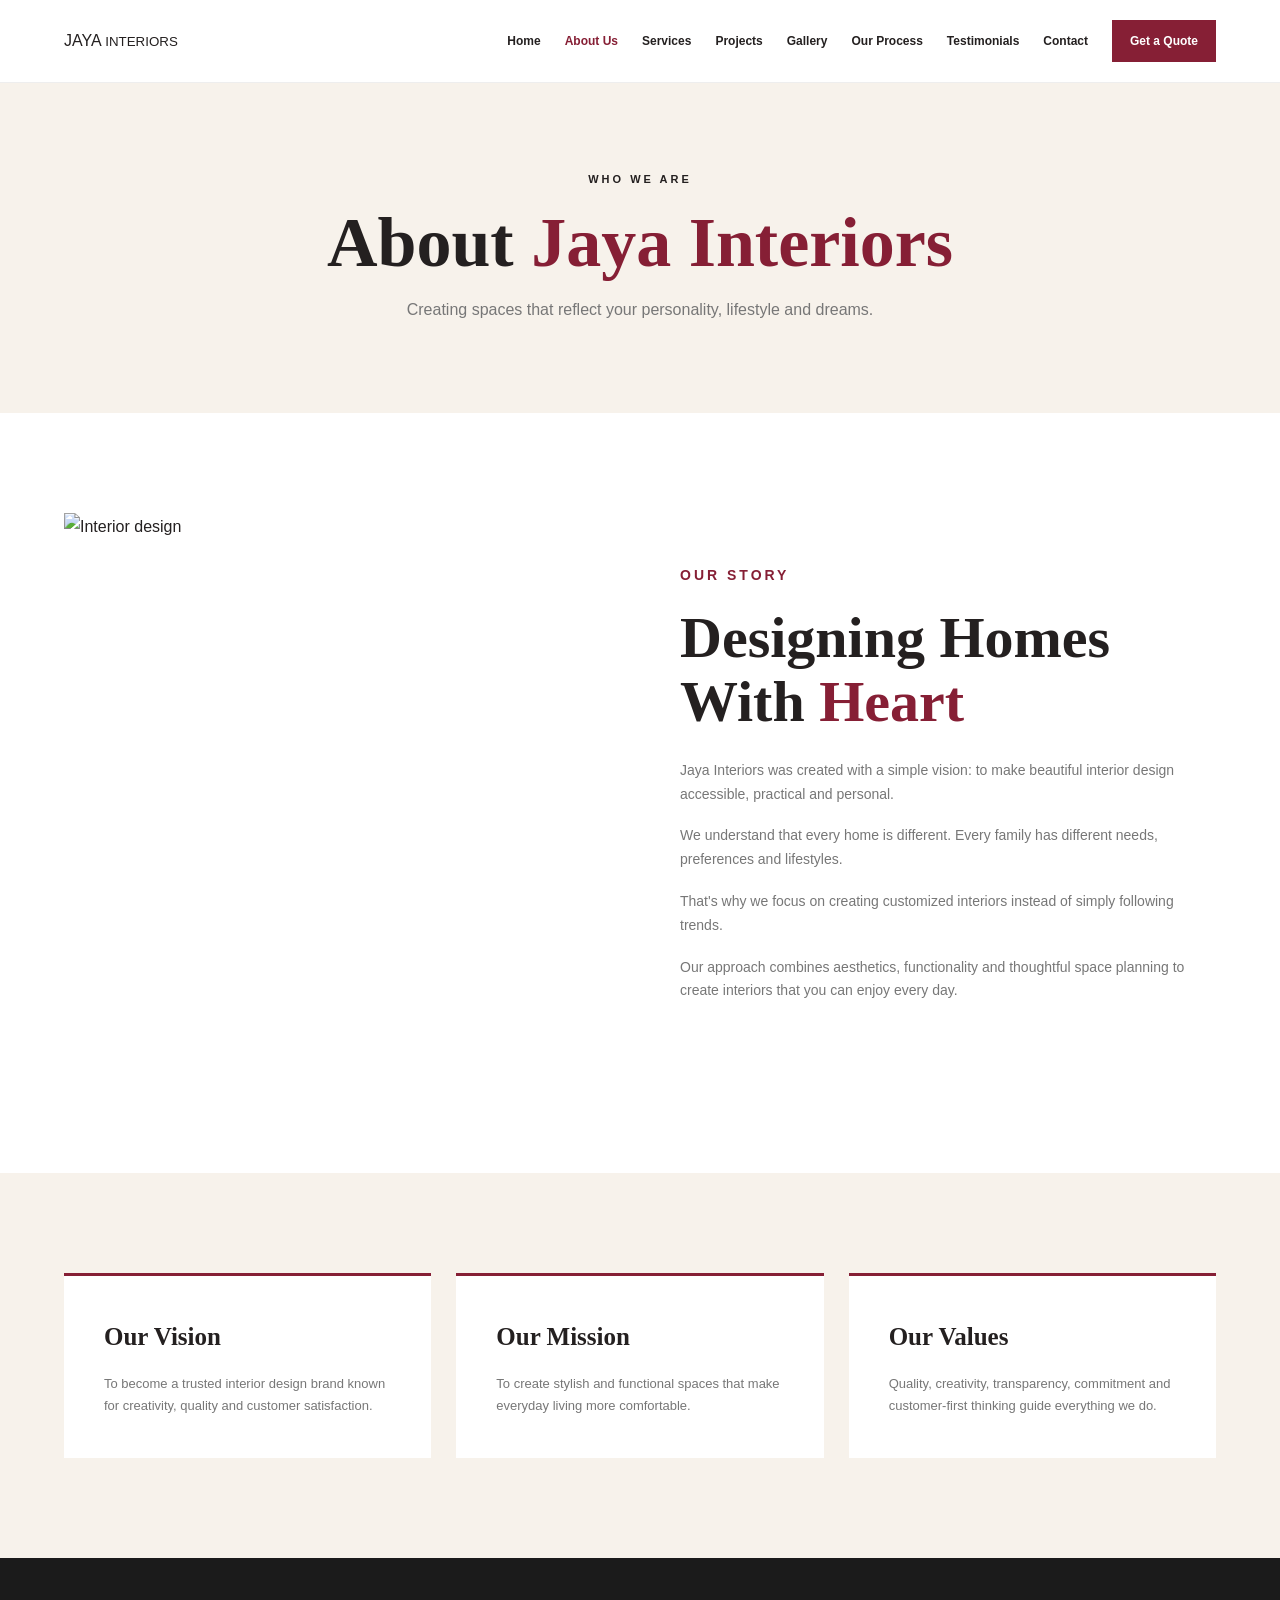
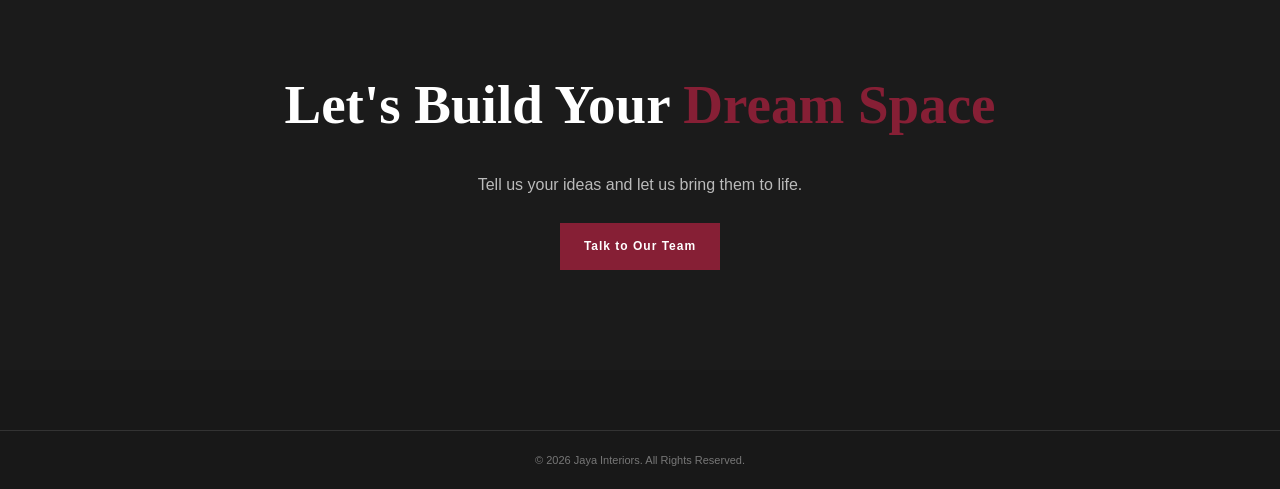
==== about.html @ 392b56a0 "Initial Jaya Interiors website" ====
<!DOCTYPE html>
<html lang="en">

<head>

    <meta charset="UTF-8">
    <meta name="viewport" content="width=device-width, initial-scale=1.0">

    <title>About Us | Jaya Interiors</title>

    <link rel="stylesheet" href="css/style.css">

</head>

<body>


<header class="header">

<div class="container nav-container">

<a href="index.html" class="logo">
<span>JAYA</span>
<small>INTERIORS</small>
</a>

<nav class="navbar" id="navbar">

<a href="index.html">Home</a>
<a href="about.html" class="active">About Us</a>
<a href="services.html">Services</a>
<a href="projects.html">Projects</a>
<a href="gallery.html">Gallery</a>
<a href="process.html">Our Process</a>
<a href="testimonials.html">Testimonials</a>
<a href="contact.html">Contact</a>

<a href="contact.html" class="quote-btn">
Get a Quote
</a>

</nav>

<button class="menu-toggle" id="menuToggle">☰</button>

</div>

</header>


<!-- PAGE HERO -->

<section class="page-hero">

<div class="container">

<p class="eyebrow">WHO WE ARE</p>

<h1>
About <span>Jaya Interiors</span>
</h1>

<p>
Creating spaces that reflect your personality,
lifestyle and dreams.
</p>

</div>

</section>


<!-- OUR STORY -->

<section class="section">

<div class="container two-column">

<div class="image-box reveal">

<img
src="https://images.unsplash.com/photo-1600607688969-a5bfcd646154?auto=format&fit=crop&w=1000&q=80"
alt="Interior design">

</div>


<div class="content reveal">

<p class="eyebrow dark">
OUR STORY
</p>

<h2>
Designing Homes With <span>Heart</span>
</h2>

<p>
Jaya Interiors was created with a simple vision:
to make beautiful interior design accessible,
practical and personal.
</p>

<p>
We understand that every home is different.
Every family has different needs, preferences
and lifestyles.
</p>

<p>
That's why we focus on creating customized
interiors instead of simply following trends.
</p>

<p>
Our approach combines aesthetics, functionality
and thoughtful space planning to create interiors
that you can enjoy every day.
</p>

</div>

</div>

</section>


<!-- VISION MISSION -->

<section class="section cream">

<div class="container cards-3">

<div class="info-card reveal">

<h3>Our Vision</h3>

<p>
To become a trusted interior design brand known
for creativity, quality and customer satisfaction.
</p>

</div>


<div class="info-card reveal">

<h3>Our Mission</h3>

<p>
To create stylish and functional spaces that
make everyday living more comfortable.
</p>

</div>


<div class="info-card reveal">

<h3>Our Values</h3>

<p>
Quality, creativity, transparency, commitment
and customer-first thinking guide everything we do.
</p>

</div>

</div>

</section>


<!-- ABOUT CTA -->

<section class="dark-section">

<div class="container center-content">

<h2>
Let's Build Your <span>Dream Space</span>
</h2>

<p>
Tell us your ideas and let us bring them to life.
</p>

<a href="contact.html" class="btn primary">
Talk to Our Team
</a>

</div>

</section>


<footer class="footer">

<div class="copyright">
© <span class="year"></span> Jaya Interiors. All Rights Reserved.
</div>

</footer>


<script src="js/script.js"></script>

</body>
</html>
---- css/style.css ----
/* =========================
   RESET
========================= */

* {
    margin: 0;
    padding: 0;
    box-sizing: border-box;
}

html {
    scroll-behavior: smooth;
}

body {
    font-family: Arial, sans-serif;
    color: #242020;
    background: #fff;
    line-height: 1.7;
}

img {
    width: 100%;
    display: block;
}

a {
    text-decoration: none;
    color: inherit;
}

.container {
    width: min(1180px, 90%);
    margin: auto;
}


/* =========================
   COLORS
========================= */

:root {
    --burgundy: #861f35;
    --dark-burgundy: #651426;
    --cream: #f7f2eb;
    --dark: #1b1b1b;
    --gray: #777;
    --white: #fff;
}


/* =========================
   HEADER
========================= */

.header {
    position: fixed;
    top: 0;
    left: 0;

    width: 100%;

    z-index: 1000;

    background: rgba(255,255,255,.97);

    border-bottom: 1px solid #eee;

    transition: .3s;
}

.header.scrolled {
    box-shadow: 0 5px 25px rgba(0,0,0,.1);
}

.nav-container {
    height: 82px;

    display: flex;
    align-items: center;
    justify-content: space-between;
}


/* LOGO */

/* .logo {
    display: flex;
    flex-direction: column;

    line-height: 1;
}

.logo span {
    font-family: Georgia, serif;

    font-size: 29px;

    font-weight: bold;

    letter-spacing: 3px;

    color: var(--burgundy);
}

.logo small {
    font-size: 9px;

    letter-spacing: 6px;

    color: #444;

    margin-top: 5px;
} */
 .logo img {
    width: 180px;
    height: 55px;
    object-fit: contain;
    object-position: left center;
}


/* NAV */


.navbar {
    display: flex;

    align-items: center;

    gap: 24px;
}

.navbar > a,
.dropdown > a {
    font-size: 12px;

    font-weight: 600;

    position: relative;
}

.navbar > a:hover,
.dropdown > a:hover,
.navbar .active {
    color: var(--burgundy);
}


/* DROPDOWN */

.dropdown {
    position: relative;
}

.dropdown-menu {
    position: absolute;

    top: 25px;

    left: -15px;

    width: 220px;

    background: white;

    padding: 12px;

    box-shadow: 0 10px 30px rgba(0,0,0,.12);

    display: none;
}

.dropdown:hover .dropdown-menu {
    display: block;
}

.dropdown-menu a {
    display: block;

    padding: 9px;

    font-size: 12px;
}

.dropdown-menu a:hover {
    color: var(--burgundy);

    background: var(--cream);
}


/* QUOTE */

.quote-btn {
    background: var(--burgundy);

    color: white !important;

    padding: 11px 18px;

    transition: .3s;
}

.quote-btn:hover {
    background: var(--dark-burgundy);
}


/* MOBILE */

.menu-toggle {
    display: none;

    border: none;

    background: none;

    font-size: 27px;

    color: var(--burgundy);

    cursor: pointer;
}


/* =========================
   HERO
========================= */

.hero {
    height: 100vh;

    min-height: 650px;

    position: relative;

    display: flex;

    align-items: center;

    background:
        url("https://images.unsplash.com/photo-1600210492486-724fe5c67fb0?auto=format&fit=crop&w=2000&q=85")
        center/cover;
}

.hero-overlay {
    position: absolute;

    inset: 0;

    background:
        linear-gradient(
            90deg,
            rgba(20,20,20,.85),
            rgba(20,20,20,.45),
            rgba(20,20,20,.15)
        );
}

.hero-content {
    position: relative;

    color: white;

    padding-top: 80px;
}

.eyebrow {
    font-size: 11px;

    font-weight: bold;

    letter-spacing: 3px;

    margin-bottom: 15px;
}

.eyebrow.dark {
    color: var(--burgundy);
}

.hero h1 {
    font-family: Georgia, serif;

    font-size: clamp(45px,7vw,80px);

    line-height: 1.05;
}

.hero h1 span,
h1 span,
h2 span {
    color: var(--burgundy);
}

.hero h1 span {
    color: #d99aa6;
}

.hero-text {
    max-width: 600px;

    margin: 25px 0 35px;

    color: #eee;
}


/* =========================
   BUTTONS
========================= */

.buttons {
    display: flex;

    gap: 15px;

    flex-wrap: wrap;
}

.btn {
    display: inline-flex;

    align-items: center;

    justify-content: center;

    padding: 13px 24px;

    font-size: 12px;

    font-weight: bold;

    letter-spacing: 1px;

    transition: .3s;
}

.btn.primary {
    background: var(--burgundy);

    color: white;
}

.btn.primary:hover {
    background: var(--dark-burgundy);

    transform: translateY(-3px);
}

.btn.outline {
    border: 1px solid white;

    color: white;
}

.btn.outline:hover {
    background: white;

    color: var(--dark);
}


/* =========================
   SECTIONS
========================= */

.section {
    padding: 100px 0;
}

.cream {
    background: var(--cream);
}

.two-column {
    display: grid;

    grid-template-columns: 1fr 1fr;

    gap: 80px;

    align-items: center;
}

.image-box img {
    height: 560px;

    object-fit: cover;
}

.content h2,
.section-heading h2 {
    font-family: Georgia, serif;

    font-size: clamp(38px,5vw,58px);

    line-height: 1.1;

    margin-bottom: 25px;
}

.content p {
    color: var(--gray);

    font-size: 14px;

    margin-bottom: 18px;
}

.text-link {
    color: var(--burgundy);

    font-size: 12px;

    font-weight: bold;
}

.section-heading {
    text-align: center;

    max-width: 650px;

    margin: auto auto 55px;
}

.section-heading > p:last-child {
    color: var(--gray);
}


/* =========================
   CARDS
========================= */

.cards-3 {
    display: grid;

    grid-template-columns: repeat(3,1fr);

    gap: 25px;
}

.design-card {
    background: white;

    border: 1px solid #eee;

    overflow: hidden;

    transition: .4s;
}

.design-card:hover {
    transform: translateY(-8px);

    box-shadow: 0 15px 40px rgba(0,0,0,.1);
}

.design-card img {
    height: 300px;

    object-fit: cover;

    transition: .5s;
}

.design-card:hover img {
    transform: scale(1.05);
}

.card-content {
    padding: 25px;
}

.card-content h3 {
    font-family: Georgia, serif;

    font-size: 24px;

    margin-bottom: 10px;
}

.card-content p {
    color: var(--gray);

    font-size: 13px;

    margin-bottom: 15px;
}

.card-content a {
    color: var(--burgundy);

    font-size: 12px;

    font-weight: bold;
}

.center-button {
    text-align: center;

    margin-top: 40px;
}


/* =========================
   FEATURES
========================= */

.features-4 {
    display: grid;

    grid-template-columns: repeat(4,1fr);

    gap: 25px;
}

.feature {
    text-align: center;

    padding: 30px 20px;

    background: white;
}

.feature-icon {
    width: 55px;
    height: 55px;

    margin: auto auto 20px;

    background: var(--burgundy);

    color: white;

    display: flex;

    align-items: center;

    justify-content: center;
}

.feature h3 {
    font-family: Georgia, serif;

    margin-bottom: 10px;
}

.feature p {
    color: var(--gray);

    font-size: 12px;
}


/* =========================
   CTA
========================= */

.cta {
    padding: 110px 0;

    text-align: center;

    color: white;

    background:
        linear-gradient(
            rgba(90,15,30,.82),
            rgba(90,15,30,.82)
        ),
        url("https://images.unsplash.com/photo-1600607687939-ce8a6c25118c?auto=format&fit=crop&w=2000&q=80")
        center/cover;
}

.cta h2 {
    font-family: Georgia, serif;

    font-size: clamp(38px,5vw,60px);

    line-height: 1.1;

    margin-bottom: 15px;
}

.cta h2 span {
    color: #e0a4ae;
}

.cta p {
    margin-bottom: 25px;
}


/* =========================
   PAGE HERO
========================= */

.page-hero {
    padding: 170px 0 90px;

    background: var(--cream);

    text-align: center;
}

.page-hero h1 {
    font-family: Georgia, serif;

    font-size: clamp(45px,6vw,70px);

    line-height: 1.1;

    margin-bottom: 15px;
}

.page-hero p:last-child {
    color: var(--gray);
}


/* =========================
   INFO CARDS
========================= */

.info-card {
    background: white;

    padding: 40px;

    border-top: 3px solid var(--burgundy);
}

.info-card h3 {
    font-family: Georgia, serif;

    font-size: 25px;

    margin-bottom: 15px;
}

.info-card p {
    color: var(--gray);

    font-size: 13px;
}


/* =========================
   DARK SECTION
========================= */

.dark-section {
    padding: 100px 0;

    background: var(--dark);

    color: white;
}

.center-content {
    text-align: center;
}

.center-content h2 {
    font-family: Georgia, serif;

    font-size: clamp(35px,5vw,55px);

    margin-bottom: 20px;
}

.center-content p {
    margin-bottom: 25px;

    color: #bbb;
}


/* =========================
   SERVICES
========================= */

.service-detail {
    display: grid;

    grid-template-columns: 1fr 1fr;

    gap: 70px;

    align-items: center;

    margin-bottom: 100px;
}

.service-detail.reverse img {
    order: 2;
}

.service-detail img {
    height: 450px;

    object-fit: cover;
}

.service-detail h2 {
    font-family: Georgia, serif;

    font-size: 48px;

    margin-bottom: 20px;
}

.service-detail p {
    color: var(--gray);

    font-size: 14px;
}

.service-detail ul {
    margin-top: 20px;

    padding-left: 20px;

    color: #555;

    font-size: 13px;
}


/* =========================
   PROJECTS
========================= */

.filter-buttons {
    display: flex;

    justify-content: center;

    gap: 10px;

    flex-wrap: wrap;

    margin-bottom: 45px;
}

.filter {
    border: 1px solid #ddd;

    background: white;

    padding: 10px 20px;

    cursor: pointer;

    font-size: 12px;
}

.filter.active,
.filter:hover {
    background: var(--burgundy);

    color: white;

    border-color: var(--burgundy);
}

.project-grid {
    display: grid;

    grid-template-columns: repeat(3,1fr);

    gap: 25px;
}

.project-card {
    border: 1px solid #eee;

    background: white;

    overflow: hidden;

    transition: .3s;
}

.project-card:hover {
    transform: translateY(-5px);

    box-shadow: 0 15px 30px rgba(0,0,0,.1);
}

.project-card img {
    height: 300px;

    object-fit: cover;
}

.project-card div {
    padding: 20px;
}

.project-card h3 {
    font-family: Georgia, serif;

    margin-bottom: 5px;
}

.project-card p {
    color: var(--gray);

    font-size: 12px;
}


/* =========================
   GALLERY
========================= */

.gallery-grid {
    columns: 3 300px;

    column-gap: 20px;
}

.gallery-image {
    width: 100%;

    margin-bottom: 20px;

    cursor: pointer;

    break-inside: avoid;

    transition: .3s;
}

.gallery-image:hover {
    transform: scale(.98);
}


/* LIGHTBOX */

.lightbox {
    position: fixed;

    inset: 0;

    background: rgba(0,0,0,.9);

    display: none;

    align-items: center;

    justify-content: center;

    z-index: 2000;

    padding: 30px;
}

.lightbox.show {
    display: flex;
}

.lightbox img {
    max-width: 90%;

    max-height: 85vh;

    width: auto;
}

.close-lightbox {
    position: absolute;

    top: 20px;

    right: 35px;

    color: white;

    font-size: 45px;

    cursor: pointer;
}


/* =========================
   PROCESS
========================= */

.process-grid {
    display: grid;

    grid-template-columns: repeat(3,1fr);

    gap: 25px;
}

.process-card {
    background: white;

    padding: 35px;

    border-top: 3px solid var(--burgundy);

    position: relative;
}

.process-card span {
    color: var(--burgundy);

    font-size: 30px;

    font-weight: bold;
}

.process-card h3 {
    font-family: Georgia, serif;

    font-size: 25px;

    margin: 10px 0;
}

.process-card p {
    color: var(--gray);

    font-size: 13px;
}


/* =========================
   TESTIMONIALS
========================= */

.testimonials-grid {
    display: grid;

    grid-template-columns: repeat(2,1fr);

    gap: 25px;
}

.testimonial {
    padding: 35px;

    background: var(--cream);

    border-left: 4px solid var(--burgundy);
}

.stars {
    color: var(--burgundy);

    letter-spacing: 3px;

    margin-bottom: 15px;
}

.testimonial p {
    color: #555;

    font-size: 14px;

    margin-bottom: 20px;
}

.testimonial h3 {
    font-family: Georgia, serif;

    font-size: 17px;
}

.testimonial span {
    color: var(--gray);

    font-size: 11px;
} 


/* =========================
   CONTACT
========================= */

.contact-grid {
    display: grid;

    grid-template-columns: 1fr 1fr;

    gap: 70px;
}

.contact-info h2 {
    font-family: Georgia, serif;

    font-size: 50px;

    line-height: 1.1;

    margin-bottom: 20px;
}

.contact-info > p {
    color: var(--gray);

    font-size: 14px;
}

.contact-item {
    display: flex;

    gap: 15px;

    align-items: center;

    margin-top: 25px;
}

.contact-icon {
    width: 45px;
    height: 45px;

    background: var(--burgundy);

    color: white;

    display: flex;

    align-items: center;

    justify-content: center;
}

.contact-item h3 {
    font-size: 14px;
}

.contact-item p,
.contact-item a {
    color: var(--gray);

    font-size: 13px;
}

.whatsapp-btn {
    display: inline-block;

    margin-top: 30px;

    padding: 13px 22px;

    background: #218c54;

    color: white;

    font-size: 12px;

    font-weight: bold;
}


/* FORM */

.contact-form {
    background: var(--cream);

    padding: 35px;
}

.contact-form h3 {
    font-family: Georgia, serif;

    font-size: 28px;

    margin-bottom: 25px;
}

.form-group {
    margin-bottom: 17px;
}

.form-group label {
    display: block;

    font-size: 11px;

    font-weight: bold;

    margin-bottom: 5px;
}

.form-group input,
.form-group select,
.form-group textarea {
    width: 100%;

    padding: 12px 14px;

    border: 1px solid #ddd;

    background: white;

    font-family: inherit;

    outline: none;
}

.form-group input:focus,
.form-group select:focus,
.form-group textarea:focus {
    border-color: var(--burgundy);
}

.form-message {
    margin-top: 15px;

    color: var(--burgundy);

    font-size: 12px;
}


/* MAP */

.map-section iframe {
    width: 100%;

    height: 400px;

    border: 0;
}


/* =========================
   FOOTER
========================= */

.footer {
    background: #181818;

    color: white;

    padding-top: 60px;
}

.footer-grid {
    display: grid;

    grid-template-columns: 2fr 1fr 1fr 1.5fr;

    gap: 40px;

    padding-bottom: 50px;
}

.footer-logo {
    color: #d18b98;

    font-family: Georgia, serif;

    font-size: 34px;

    letter-spacing: 4px;
}

.footer-logo-sub {
    letter-spacing: 5px;

    font-size: 10px;
}

.footer-about {
    color: #999;

    font-size: 12px;

    max-width: 300px;

    margin-top: 15px;
}

.footer h3 {
    font-family: Georgia, serif;

    margin-bottom: 15px;
}

.footer a,
.footer p {
    display: block;

    color: #999;

    font-size: 12px;

    margin-bottom: 8px;
}

.footer a:hover {
    color: #d18b98;
}

.copyright {
    border-top: 1px solid #333;

    padding: 20px;

    text-align: center;

    color: #777;

    font-size: 11px;
}


/* =========================
   REVEAL
========================= */

.reveal {
    opacity: 0;

    transform: translateY(30px);

    transition: .8s;
}

.reveal.show {
    opacity: 1;

    transform: translateY(0);
}


/* =========================
   RESPONSIVE
========================= */

@media(max-width:1000px) {

    .navbar {
        position: absolute;

        top: 82px;

        left: 0;

        width: 100%;

        background: white;

        display: none;

        flex-direction: column;

        align-items: flex-start;

        padding: 25px;

        gap: 18px;

        box-shadow: 0 10px 30px rgba(0,0,0,.1);
    }

    .navbar.active {
        display: flex;
    }

    .menu-toggle {
        display: block;
    }

    .dropdown-menu {
        position: static;

        box-shadow: none;

        width: 100%;

        padding-left: 10px;
    }

    .dropdown:hover .dropdown-menu {
        display: none;
    }

    .dropdown.open .dropdown-menu {
        display: block;
    }

    .two-column,
    .service-detail,
    .contact-grid {
        grid-template-columns: 1fr;
    }

    .service-detail.reverse img {
        order: 0;
    }

    .cards-3,
    .project-grid {
        grid-template-columns: repeat(2,1fr);
    }

    .features-4 {
        grid-template-columns: repeat(2,1fr);
    }

    .process-grid {
        grid-template-columns: repeat(2,1fr);
    }

    .footer-grid {
        grid-template-columns: 1fr 1fr;
    }
}


@media(max-width:600px) {

    .nav-container {
        height: 75px;
    }

    .navbar {
        top: 75px;
    }

    .hero {
        min-height: 650px;
    }

    .hero h1 {
        font-size: 44px;
    }

    .hero-text {
        font-size: 13px;
    }

    .buttons {
        flex-direction: column;
    }

    .btn {
        width: 100%;
    }

    .section {
        padding: 70px 0;
    }

    .image-box img {
        height: 400px;
    }

    .cards-3,
    .features-4,
    .project-grid,
    .process-grid,
    .testimonials-grid {
        grid-template-columns: 1fr;
    }

    .service-detail h2,
    .contact-info h2 {
        font-size: 40px;
    }

    .service-detail img {
        height: 350px;
    }

    .footer-grid {
        grid-template-columns: 1fr;
    }

    .page-hero {
        padding: 140px 0 70px;
    }

}
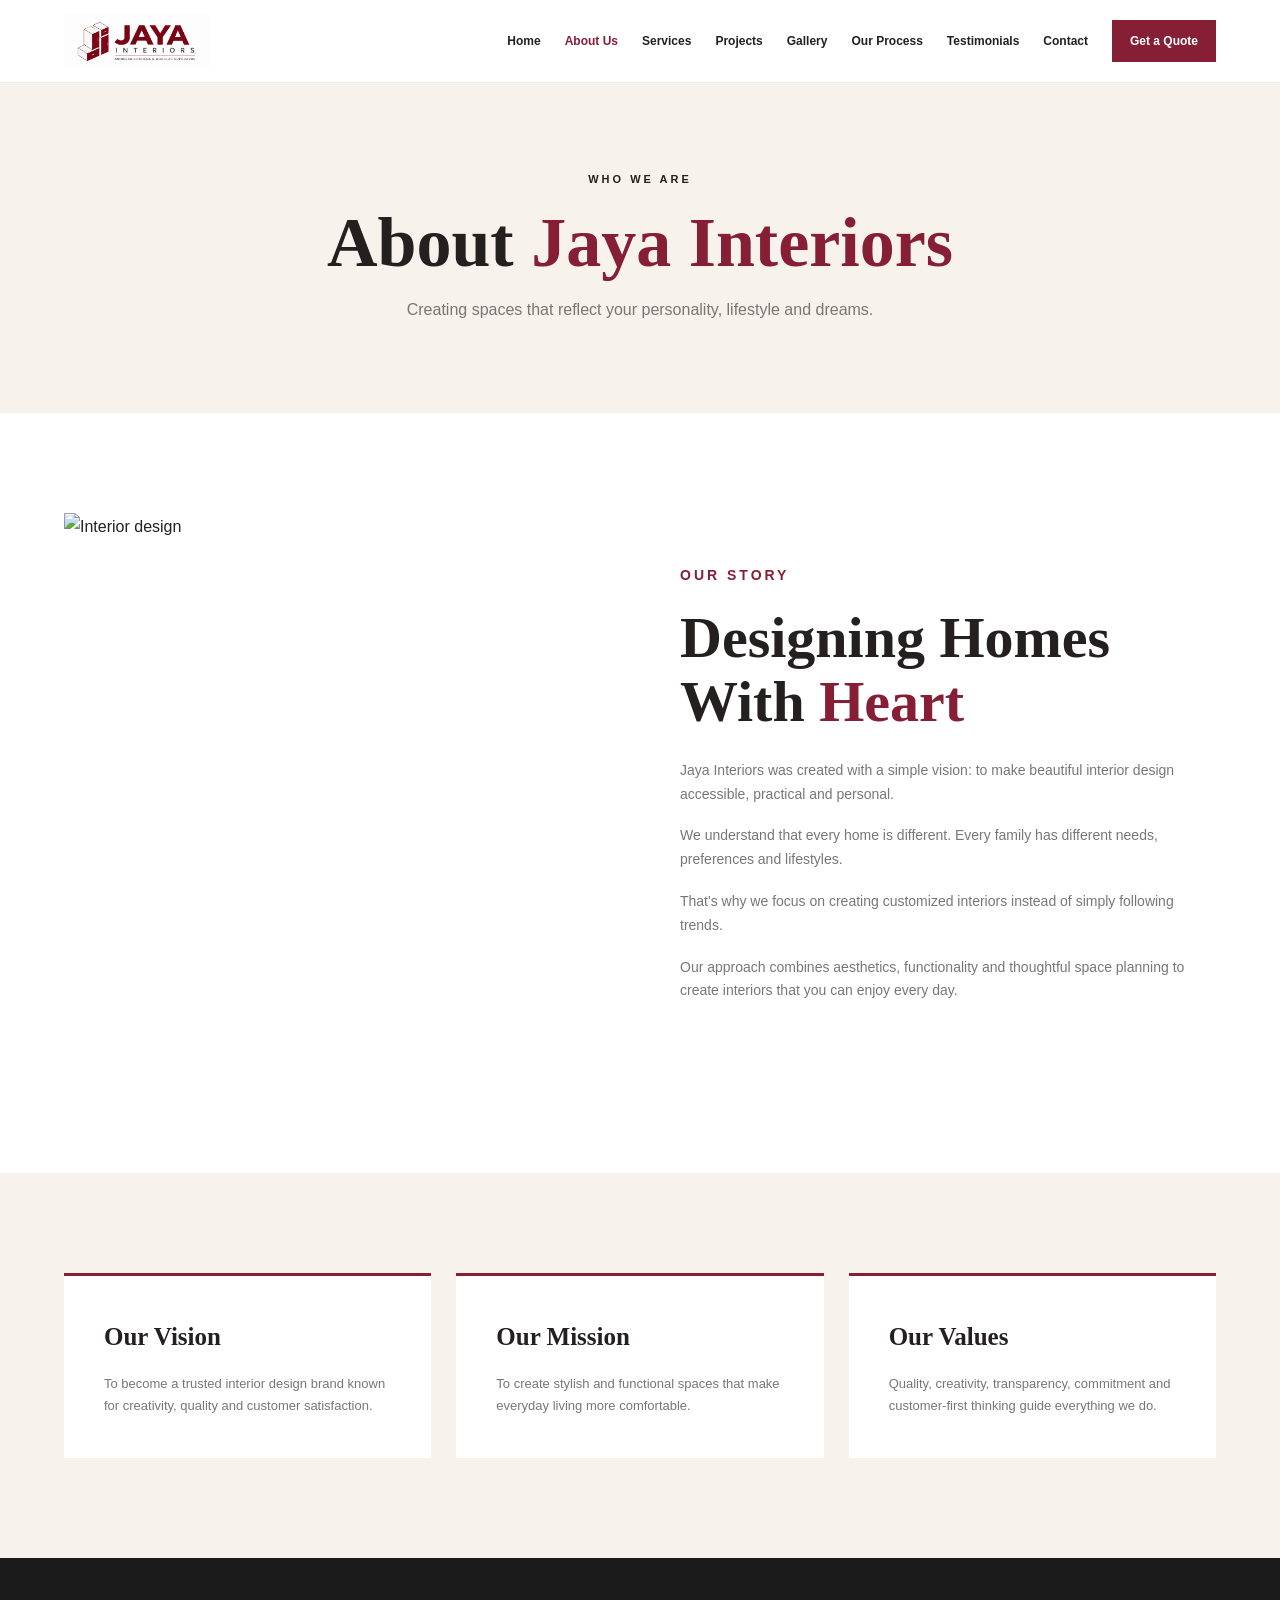
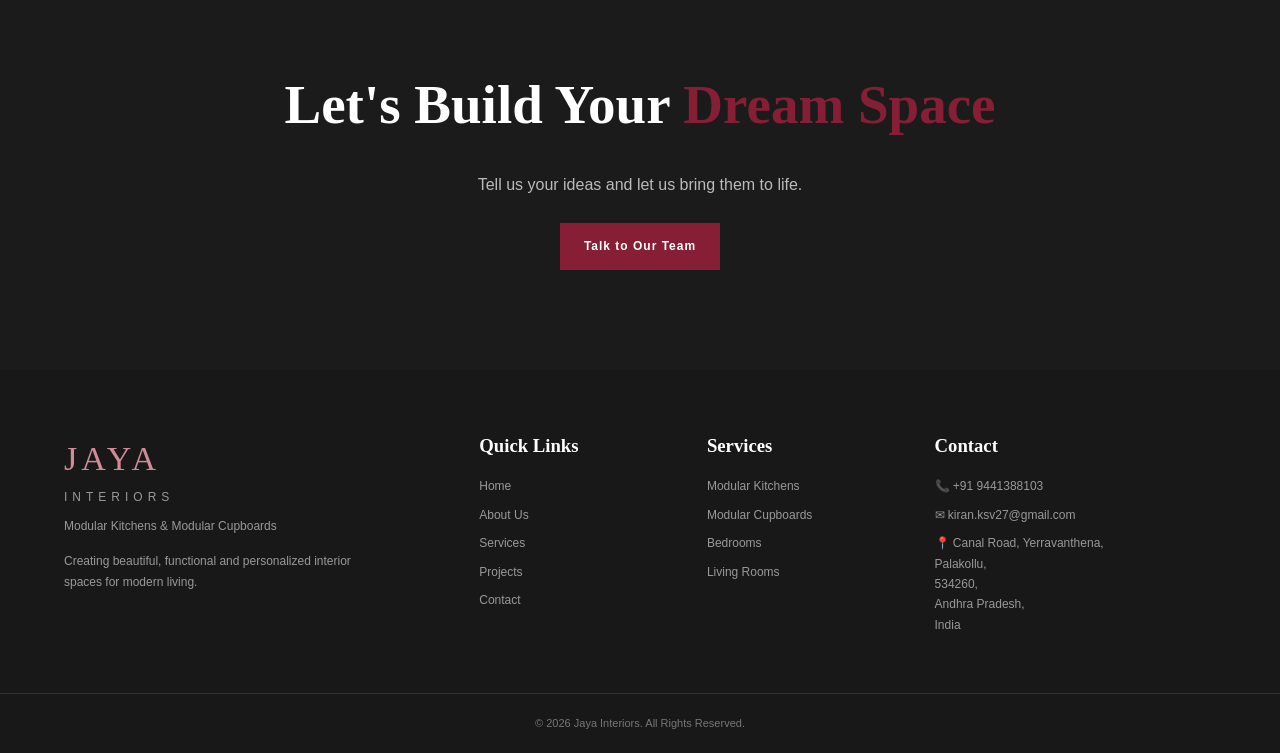
==== commit 045776e7: "Updated website" ====
--- a/about.html
+++ b/about.html
@@ -19,9 +19,12 @@
 
 <div class="container nav-container">
 
-<a href="index.html" class="logo">
+<!-- <a href="index.html" class="logo">
 <span>JAYA</span>
 <small>INTERIORS</small>
+</a> -->
+<a href="index.html" class="logo">
+    <img src="images/logo.png" alt="Jaya Interiors Logo">
 </a>
 
 <nav class="navbar" id="navbar">
@@ -194,13 +197,86 @@
 </section>
 
 
-<footer class="footer">
+<!-- <footer class="footer">
 
 <div class="copyright">
 © <span class="year"></span> Jaya Interiors. All Rights Reserved.
 </div>
 
+</footer> -->
+<footer class="footer">
+
+    <div class="container footer-grid">
+
+        <div>
+
+            <div class="footer-logo">
+                JAYA
+            </div>
+
+            <p class="footer-logo-sub">
+                INTERIORS
+            </p>
+
+            <p>
+                Modular Kitchens & Modular Cupboards
+            </p>
+
+            <p class="footer-about">
+                Creating beautiful, functional and personalized
+                interior spaces for modern living.
+            </p>
+
+        </div>
+
+
+        <div>
+
+            <h3>Quick Links</h3>
+
+            <a href="index.html">Home</a>
+            <a href="about.html">About Us</a>
+            <a href="services.html">Services</a>
+            <a href="projects.html">Projects</a>
+            <a href="contact.html">Contact</a>
+
+        </div>
+
+
+        <div>
+
+            <h3>Services</h3>
+
+            <a href="services.html#kitchen">Modular Kitchens</a>
+            <a href="services.html#cupboards">Modular Cupboards</a>
+            <a href="services.html#bedroom">Bedrooms</a>
+            <a href="services.html#living">Living Rooms</a>
+
+        </div>
+
+
+        <div>
+
+            <h3>Contact</h3>
+
+            <p>📞 +91 9441388103</p>
+            <p>✉ kiran.ksv27@gmail.com</p>
+            <p>📍 Canal Road, Yerravanthena,<br>Palakollu,<br>534260,<br>Andhra Pradesh, <br>India</p>
+
+        </div>
+
+    </div>
+
+
+    <div class="copyright">
+
+        © <span class="year"></span> Jaya Interiors.
+        All Rights Reserved.
+
+    </div>
+
 </footer>
+
 
 
 <script src="js/script.js"></script>
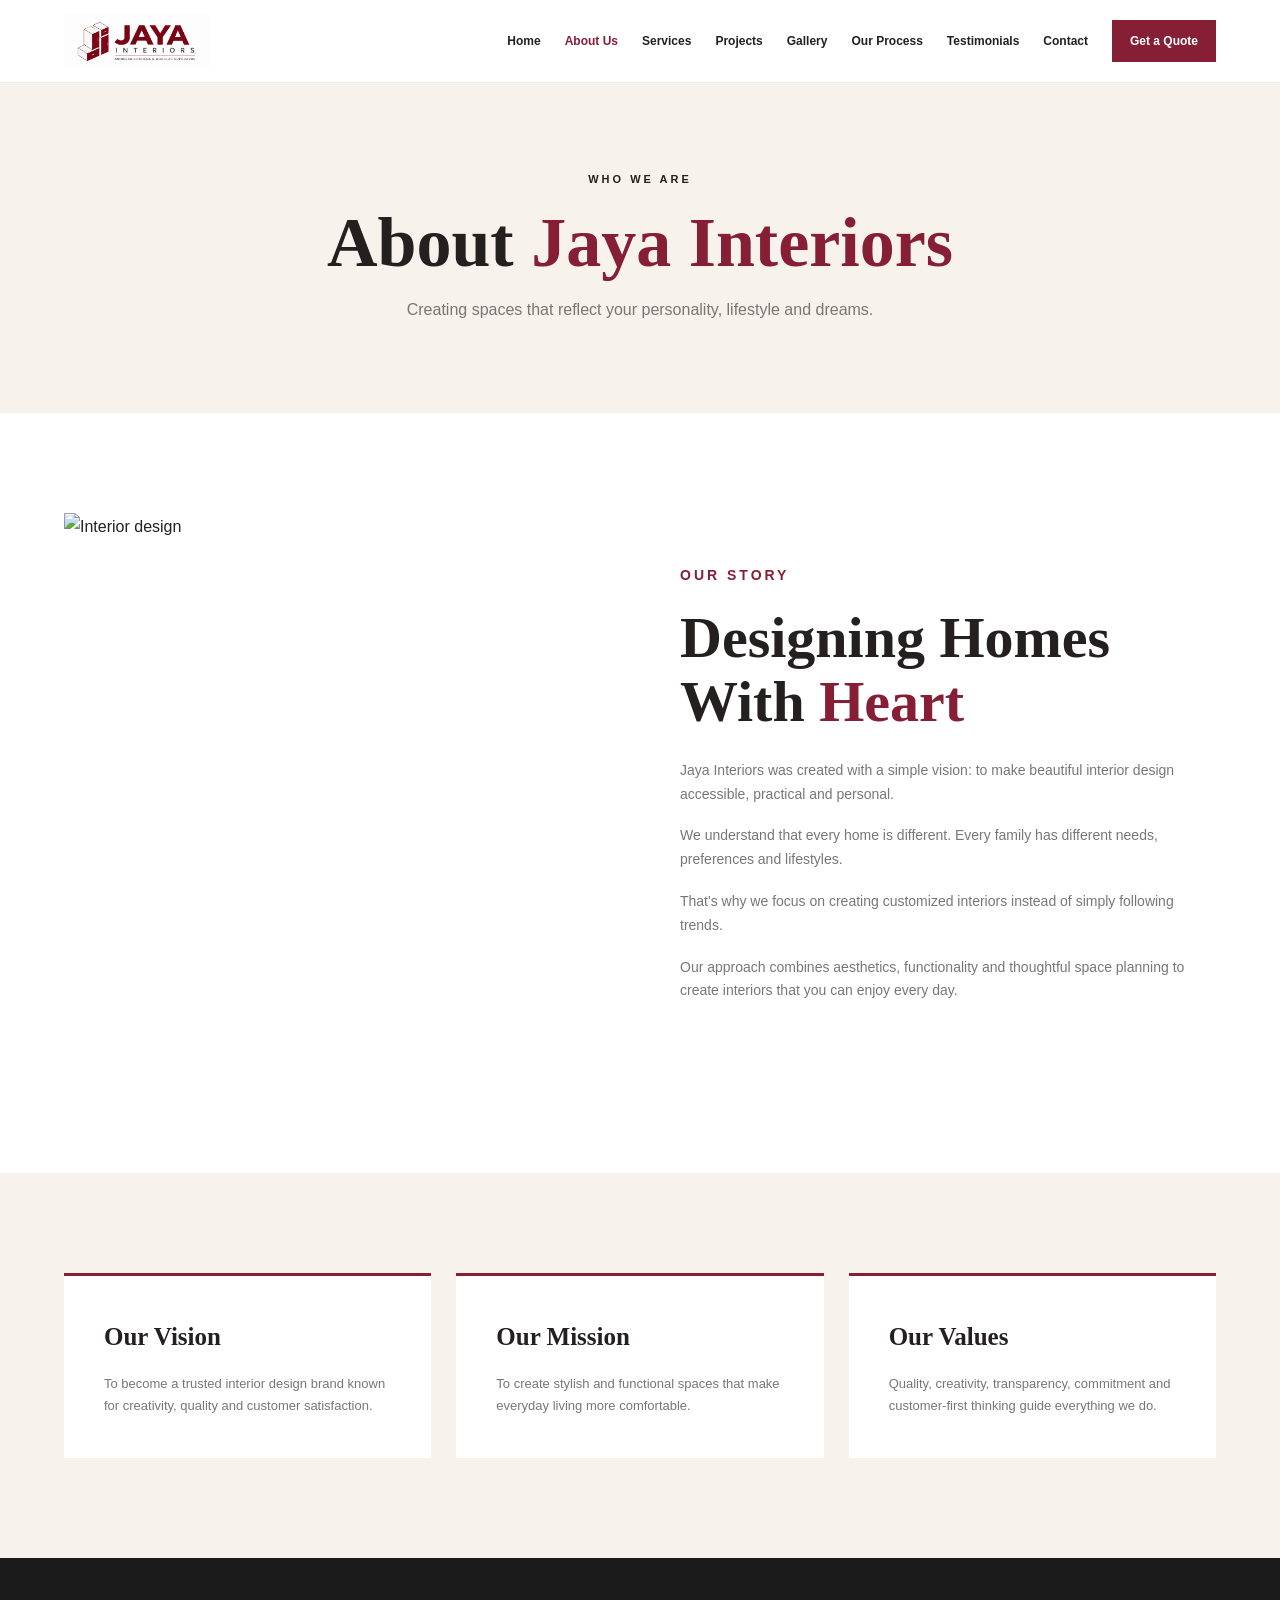
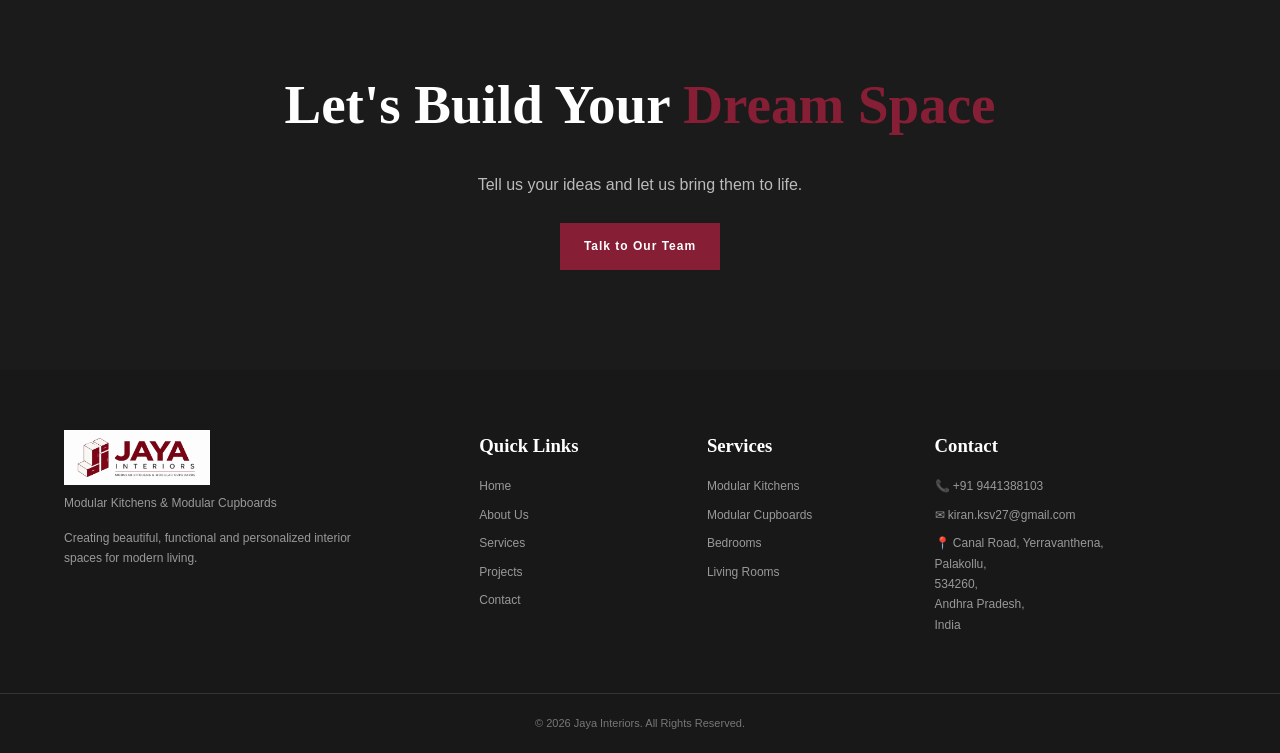
==== commit 48dd0cf6: "Updated website" ====
--- a/about.html
+++ b/about.html
@@ -211,12 +211,14 @@
         <div>
 
             <div class="footer-logo">
-                JAYA
+                <a href="index.html" class="logo">
+    <img src="images/logo.png" alt="Jaya Interiors Logo">
+</a>
             </div>
 
-            <p class="footer-logo-sub">
+            <!-- <p class="footer-logo-sub">
                 INTERIORS
-            </p>
+            </p> -->
 
             <p>
                 Modular Kitchens & Modular Cupboards
--- a/css/style.css
+++ b/css/style.css
@@ -295,7 +295,7 @@
 }
 
 .hero h1 span {
-    color: #d99aa6;
+    color: #5a081a;
 }
 
 .hero-text {
@@ -586,7 +586,7 @@
 }
 
 .cta h2 span {
-    color: #e0a4ae;
+    color: #efeced;
 }
 
 .cta p {
